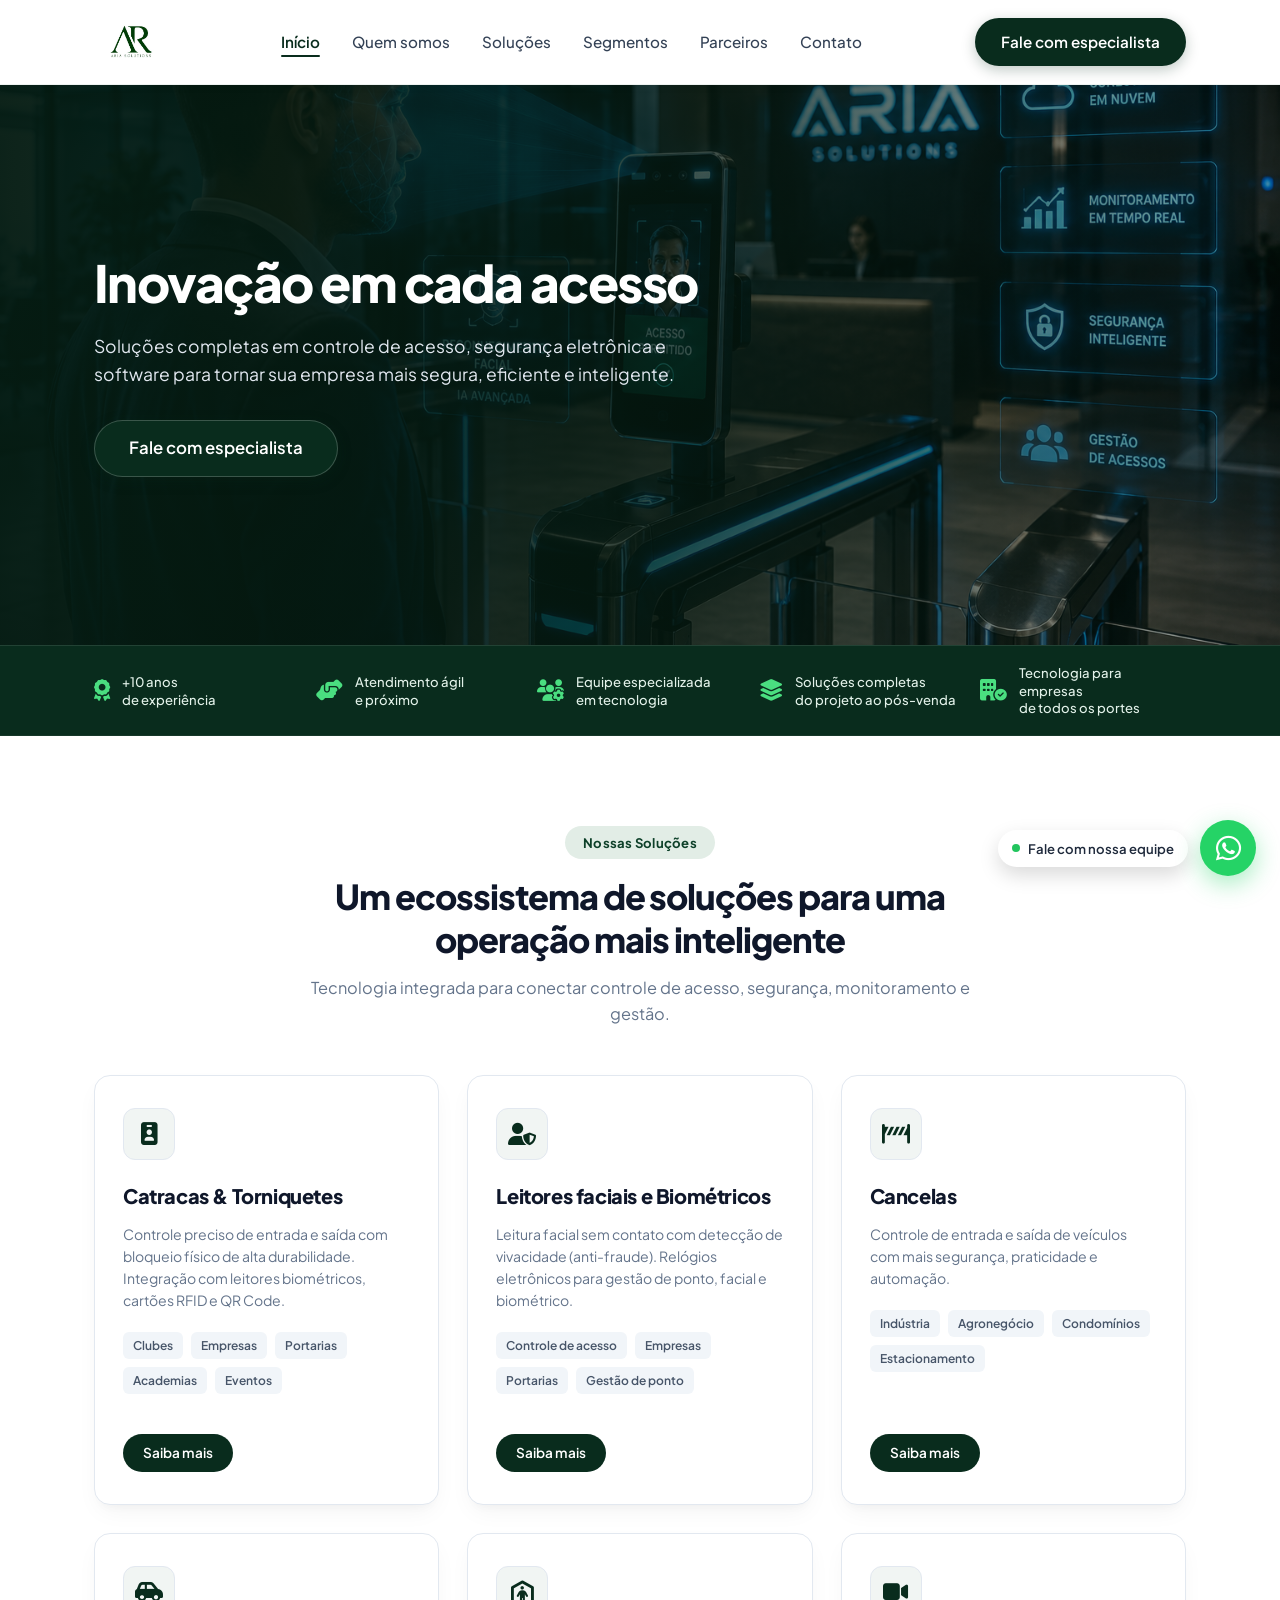
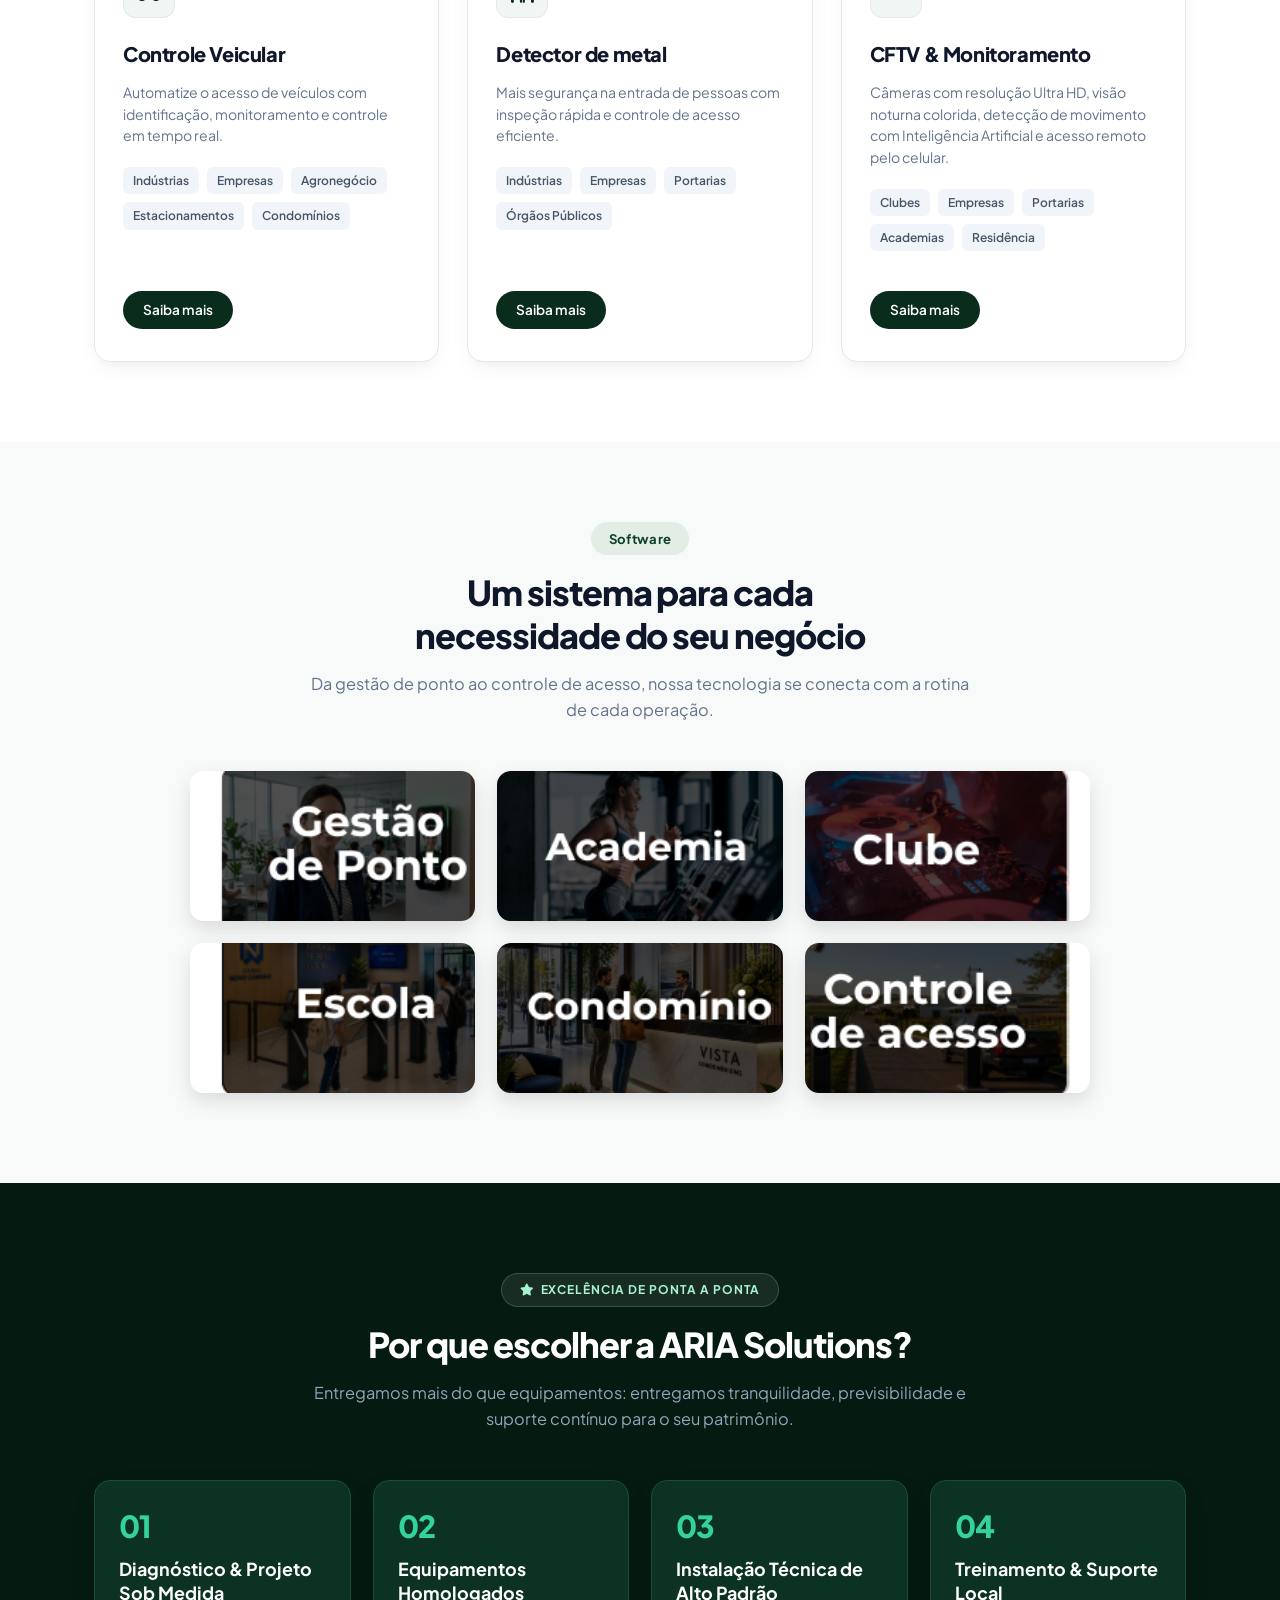
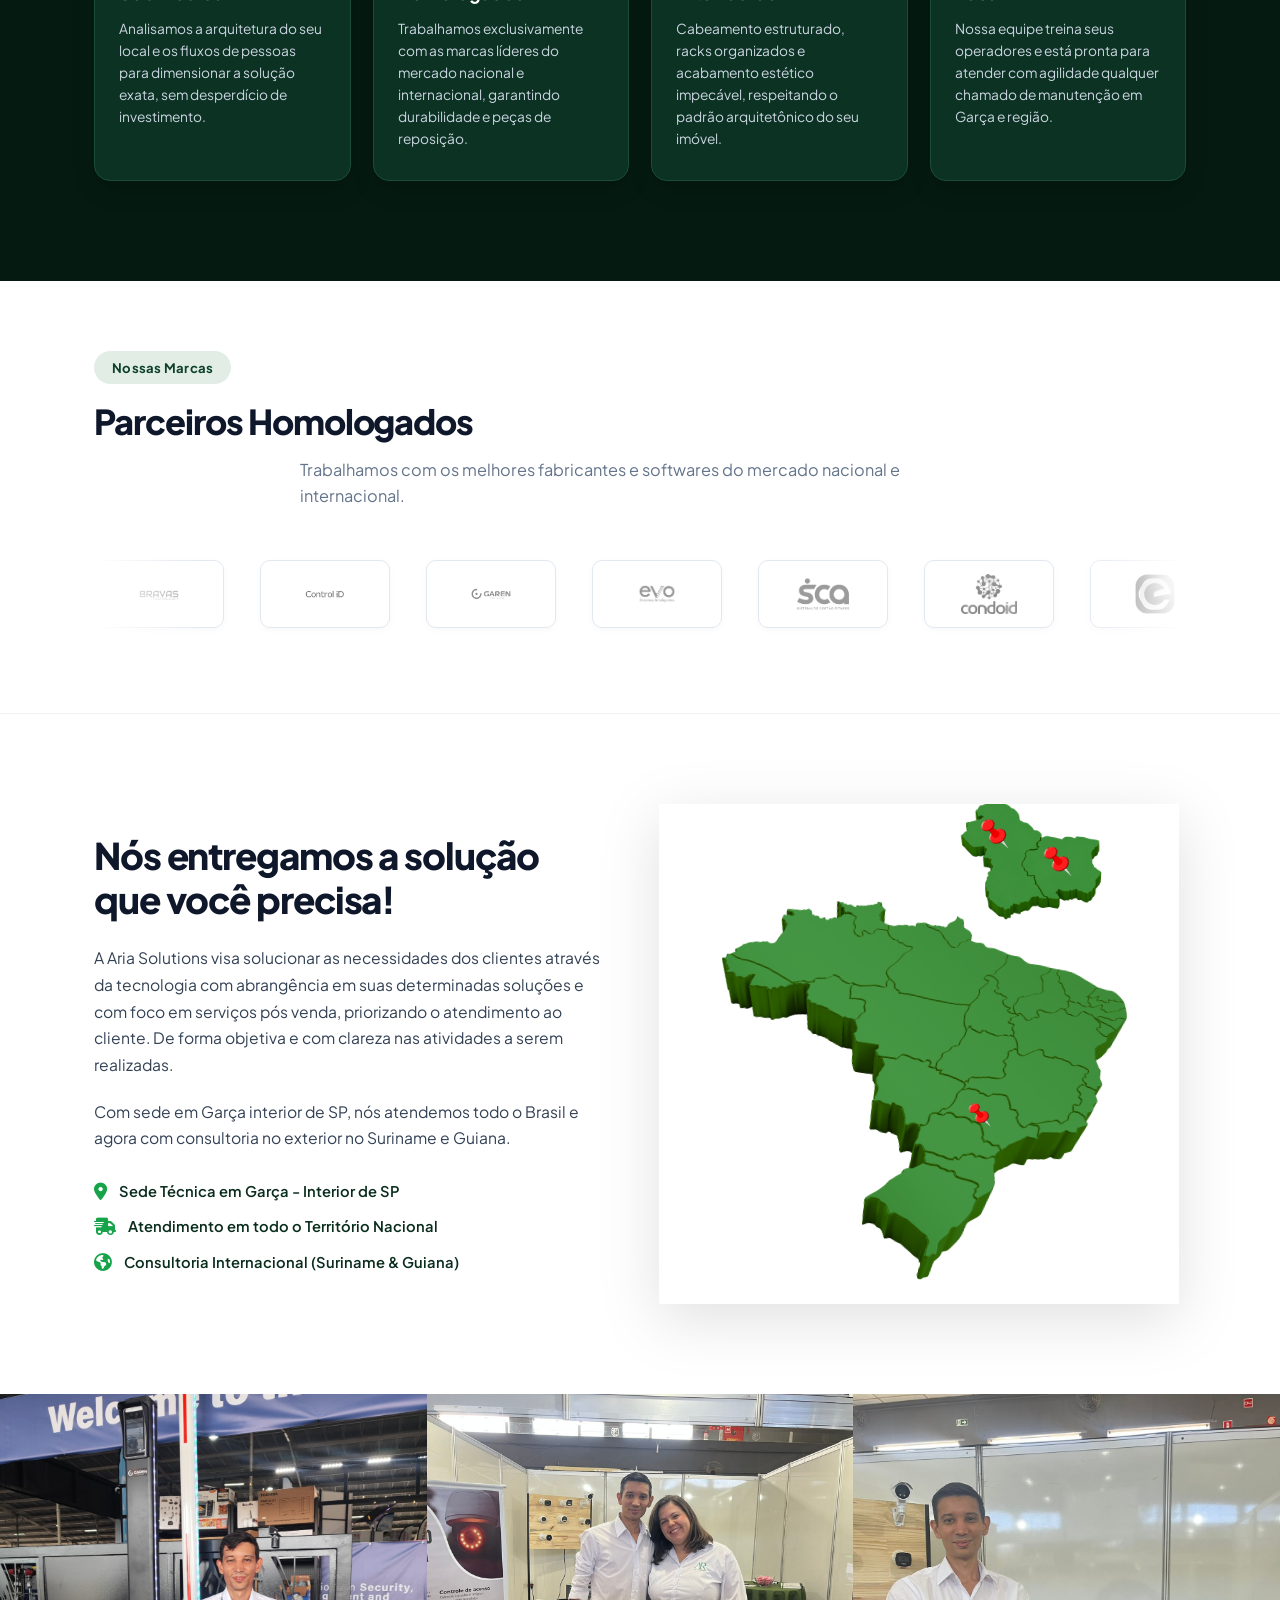
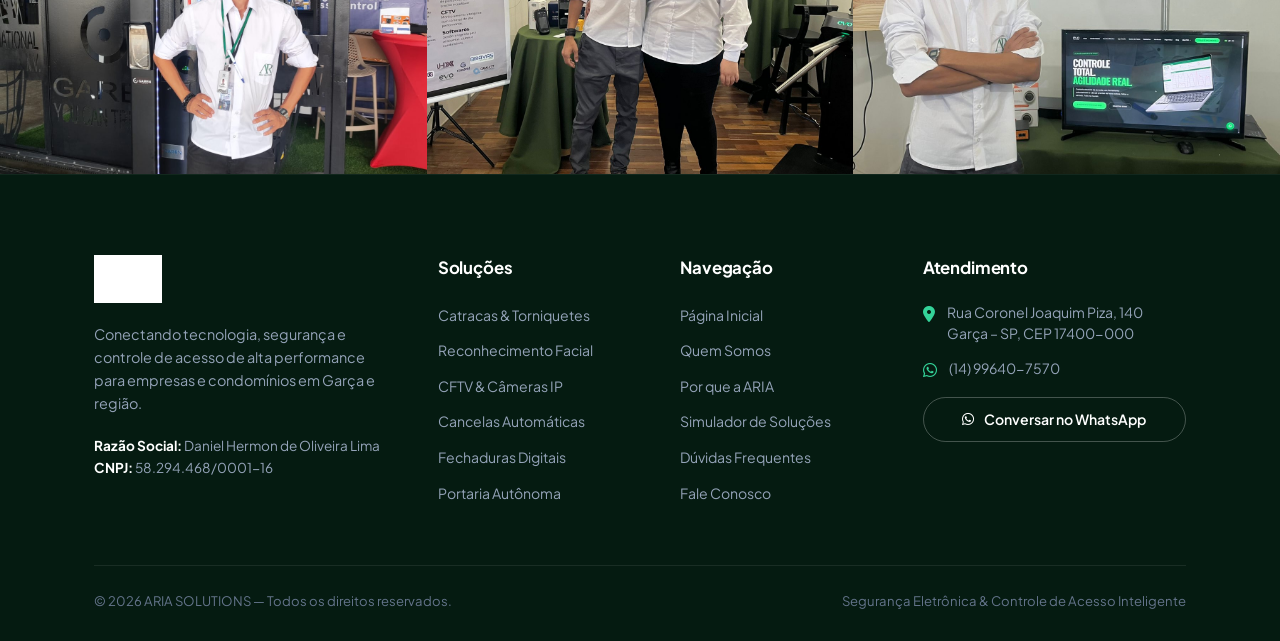
==== home/index.html @ 05fd01b7 "feat: organizar projeto em pastas modulares (home, quem-somos, cancelas, catracas) e estruturar ativ" ====
<!DOCTYPE html>
<html lang="pt-BR">
<head>
  <meta charset="UTF-8">
  <meta name="viewport" content="width=device-width, initial-scale=1.0">
  <title>ARIA SOLUTIONS — Inovação em cada acesso</title>
  <meta name="description" content="Soluções completas em controle de acesso, segurança eletrônica e software para tornar sua empresa mais segura, eficiente e inteligente.">

  <!-- Google Fonts: Plus Jakarta Sans -->
  <link rel="preconnect" href="https://fonts.googleapis.com">
  <link rel="preconnect" href="https://fonts.gstatic.com" crossorigin>
  <link href="https://fonts.googleapis.com/css2?family=Plus+Jakarta+Sans:wght@400;500;600;700;800&display=swap" rel="stylesheet">

  <!-- Font Awesome Icons -->
  <link rel="stylesheet" href="https://cdnjs.cloudflare.com/ajax/libs/font-awesome/6.5.1/css/all.min.css">

  <!-- Folha de Estilos Customizada -->
  <link rel="stylesheet" href="home.css">
</head>
<body>

  <!-- ================= 1. HEADER / NAVBAR ================= -->
  <header class="site-header">
    <div class="container navbar">
      <a href="#inicio" class="nav-brand">
        <img src="../logo.jpg" alt="ARIA Solutions" class="nav-logo">
      </a>

      <nav>
        <ul class="nav-menu">
          <li><a href="#inicio" class="nav-link active">Início</a></li>
          <li><a href="../quem-somos/" class="nav-link">Quem somos</a></li>
          <li><a href="#solucoes" class="nav-link">Soluções</a></li>
          <li><a href="#software" class="nav-link">Segmentos</a></li>
          <li><a href="#parceiros" class="nav-link">Parceiros</a></li>
          <li><a href="#contato" class="nav-link">Contato</a></li>
        </ul>
      </nav>

      <div class="nav-actions">
        <a href="https://api.whatsapp.com/send?phone=5514996407570&text=Ol%C3%A1!%20Gostaria%20de%20falar%20com%20um%20especialista%20da%20ARIA%20Solutions." target="_blank" class="btn btn-primary">
          <span>Fale com especialista</span>
        </a>
        <button class="nav-toggle" aria-label="Abrir Menu">
          <i class="fa-solid fa-bars"></i>
        </button>
      </div>
    </div>
  </header>

  <!-- ================= 2. HERO SECTION ================= -->
  <section class="hero-section" id="inicio">
    <div class="container">
      <div class="hero-content">
        <h1 class="hero-title">Inovação em cada acesso</h1>
        <p class="hero-subtitle">
          Soluções completas em controle de acesso, segurança eletrônica e software para tornar sua empresa mais segura, eficiente e inteligente.
        </p>
        <a href="https://api.whatsapp.com/send?phone=5514996407570&text=Ol%C3%A1!%20Vim%20pelo%20site%20e%20gostaria%20de%20falar%20com%20um%20especialista." target="_blank" class="btn btn-primary hero-btn">
          <span>Fale com especialista</span>
        </a>
      </div>
    </div>
  </section>

  <!-- ================= 3. VALUE PROPOSITION BAR (FAIXA VERDE) ================= -->
  <section class="value-bar">
    <div class="container">
      <div class="value-bar-grid">
        <div class="value-item">
          <i class="fa-solid fa-award value-icon"></i>
          <span>+10 anos<br>de experiência</span>
        </div>
        <div class="value-item">
          <i class="fa-solid fa-handshake-angle value-icon"></i>
          <span>Atendimento ágil<br>e próximo</span>
        </div>
        <div class="value-item">
          <i class="fa-solid fa-users-gear value-icon"></i>
          <span>Equipe especializada<br>em tecnologia</span>
        </div>
        <div class="value-item">
          <i class="fa-solid fa-layer-group value-icon"></i>
          <span>Soluções completas<br>do projeto ao pós-venda</span>
        </div>
        <div class="value-item">
          <i class="fa-solid fa-building-circle-check value-icon"></i>
          <span>Tecnologia para empresas<br>de todos os portes</span>
        </div>
      </div>
    </div>
  </section>

  <!-- ================= 4. NOSSAS SOLUÇÕES (6 CARDS) ================= -->
  <section class="solutions-section" id="solucoes">
    <div class="container">
      <div class="section-header text-center">
        <div class="badge-pill">Nossas soluções</div>
        <h2 class="section-title">Um ecossistema de soluções para uma<br>operação mais inteligente</h2>
        <p class="section-subtitle">Tecnologia integrada para conectar controle de acesso, segurança, monitoramento e gestão.</p>
      </div>

      <div class="solutions-grid">
        <!-- 1. Catracas & Torniquetes -->
        <div class="solution-card">
          <div class="card-top">
            <div class="card-icon-wrap">
              <i class="fa-solid fa-id-badge"></i>
            </div>
            <h3 class="card-title">Catracas & Torniquetes</h3>
            <p class="card-desc">Controle preciso de entrada e saída com bloqueio físico de alta durabilidade. Integração com leitores biométricos, cartões RFID e QR Code.</p>
            <div class="card-tags">
              <span class="tag-badge">Clubes</span>
              <span class="tag-badge">Empresas</span>
              <span class="tag-badge">Portarias</span>
              <span class="tag-badge">Academias</span>
              <span class="tag-badge">Eventos</span>
            </div>
          </div>
          <div class="card-action">
            <a href="../catracas-e-torniquetes/" class="btn-card">Saiba mais</a>
          </div>
        </div>

        <!-- 2. Leitores faciais e Biométricos -->
        <div class="solution-card">
          <div class="card-top">
            <div class="card-icon-wrap">
              <i class="fa-solid fa-user-shield"></i>
            </div>
            <h3 class="card-title">Leitores faciais e Biométricos</h3>
            <p class="card-desc">Leitura facial sem contato com detecção de vivacidade (anti-fraude). Relógios eletrônicos para gestão de ponto, facial e biométrico.</p>
            <div class="card-tags">
              <span class="tag-badge">Controle de acesso</span>
              <span class="tag-badge">Empresas</span>
              <span class="tag-badge">Portarias</span>
              <span class="tag-badge">Gestão de ponto</span>
            </div>
          </div>
          <div class="card-action">
            <a href="https://api.whatsapp.com/send?phone=5514996407570&text=Ol%C3%A1!%20Gostaria%20de%20informa%C3%A7%C3%B5es%20sobre%20Leitores%20Faciais%20e%20Biom%C3%A9tricos." target="_blank" class="btn-card">Saiba mais</a>
          </div>
        </div>

        <!-- 3. Cancelas -->
        <div class="solution-card">
          <div class="card-top">
            <div class="card-icon-wrap">
              <i class="fa-solid fa-road-barrier"></i>
            </div>
            <h3 class="card-title">Cancelas</h3>
            <p class="card-desc">Controle de entrada e saída de veículos com mais segurança, praticidade e automação.</p>
            <div class="card-tags">
              <span class="tag-badge">Indústria</span>
              <span class="tag-badge">Agronegócio</span>
              <span class="tag-badge">Condomínios</span>
              <span class="tag-badge">Estacionamento</span>
            </div>
          </div>
          <div class="card-action">
            <a href="../cancelas-automaticas/" class="btn-card">Saiba mais</a>
          </div>
        </div>

        <!-- 4. Controle Veicular -->
        <div class="solution-card">
          <div class="card-top">
            <div class="card-icon-wrap">
              <i class="fa-solid fa-car-side"></i>
            </div>
            <h3 class="card-title">Controle Veicular</h3>
            <p class="card-desc">Automatize o acesso de veículos com identificação, monitoramento e controle em tempo real.</p>
            <div class="card-tags">
              <span class="tag-badge">Indústrias</span>
              <span class="tag-badge">Empresas</span>
              <span class="tag-badge">Agronegócio</span>
              <span class="tag-badge">Estacionamentos</span>
              <span class="tag-badge">Condomínios</span>
            </div>
          </div>
          <div class="card-action">
            <a href="https://api.whatsapp.com/send?phone=5514996407570&text=Ol%C3%A1!%20Gostaria%20de%20saber%20mais%20sobre%20Controle%20Veicular." target="_blank" class="btn-card">Saiba mais</a>
          </div>
        </div>

        <!-- 5. Detector de metal -->
        <div class="solution-card">
          <div class="card-top">
            <div class="card-icon-wrap">
              <i class="fa-solid fa-person-shelter"></i>
            </div>
            <h3 class="card-title">Detector de metal</h3>
            <p class="card-desc">Mais segurança na entrada de pessoas com inspeção rápida e controle de acesso eficiente.</p>
            <div class="card-tags">
              <span class="tag-badge">Indústrias</span>
              <span class="tag-badge">Empresas</span>
              <span class="tag-badge">Portarias</span>
              <span class="tag-badge">Órgãos Públicos</span>
            </div>
          </div>
          <div class="card-action">
            <a href="https://api.whatsapp.com/send?phone=5514996407570&text=Ol%C3%A1!%20Gostaria%20de%20informa%C3%A7%C3%B5es%20sobre%20Detectores%20de%20Metal." target="_blank" class="btn-card">Saiba mais</a>
          </div>
        </div>

        <!-- 6. CFTV & Monitoramento -->
        <div class="solution-card">
          <div class="card-top">
            <div class="card-icon-wrap">
              <i class="fa-solid fa-video"></i>
            </div>
            <h3 class="card-title">CFTV & Monitoramento</h3>
            <p class="card-desc">Câmeras com resolução Ultra HD, visão noturna colorida, detecção de movimento com Inteligência Artificial e acesso remoto pelo celular.</p>
            <div class="card-tags">
              <span class="tag-badge">Clubes</span>
              <span class="tag-badge">Empresas</span>
              <span class="tag-badge">Portarias</span>
              <span class="tag-badge">Academias</span>
              <span class="tag-badge">Residência</span>
            </div>
          </div>
          <div class="card-action">
            <a href="https://api.whatsapp.com/send?phone=5514996407570&text=Ol%C3%A1!%20Gostaria%20de%20informa%C3%A7%C3%B5es%20sobre%20CFTV%20e%20Monitoramento." target="_blank" class="btn-card">Saiba mais</a>
          </div>
        </div>
      </div>
    </div>
  </section>

  <!-- ================= 5. SOFTWARE (6 CARDS COM FOTO) ================= -->
  <section class="software-section" id="software">
    <div class="container">
      <div class="section-header text-center">
        <div class="badge-pill">Software</div>
        <h2 class="section-title">Um sistema para cada<br>necessidade do seu negócio</h2>
        <p class="section-subtitle">Da gestão de ponto ao controle de acesso, nossa tecnologia se conecta com a rotina de cada operação.</p>
      </div>

      <div class="software-grid">
        <a href="https://api.whatsapp.com/send?phone=5514996407570&text=Ol%C3%A1!%20Gostaria%20de%20conhecer%20o%20software%20de%20Gest%C3%A3o%20de%20Ponto." target="_blank" class="software-card" title="Gestão de Ponto">
          <img src="../images/card-ponto.jpg" alt="Gestão de Ponto">
        </a>
        <a href="https://api.whatsapp.com/send?phone=5514996407570&text=Ol%C3%A1!%20Gostaria%20de%20conhecer%20o%20software%20para%20Academias." target="_blank" class="software-card" title="Academia">
          <img src="../images/card-academia.jpg" alt="Academia">
        </a>
        <a href="https://api.whatsapp.com/send?phone=5514996407570&text=Ol%C3%A1!%20Gostaria%20de%20conhecer%20o%20software%20para%20Clubes." target="_blank" class="software-card" title="Clube">
          <img src="../images/card-clube.jpg" alt="Clube">
        </a>
        <a href="https://api.whatsapp.com/send?phone=5514996407570&text=Ol%C3%A1!%20Gostaria%20de%20conhecer%20o%20software%20para%20Escolas." target="_blank" class="software-card" title="Escola">
          <img src="../images/card-escola.jpg" alt="Escola">
        </a>
        <a href="https://api.whatsapp.com/send?phone=5514996407570&text=Ol%C3%A1!%20Gostaria%20de%20conhecer%20o%20software%20para%20Condom%C3%ADnios." target="_blank" class="software-card" title="Condomínio">
          <img src="../images/card-condominio.jpg" alt="Condomínio">
        </a>
        <a href="https://api.whatsapp.com/send?phone=5514996407570&text=Ol%C3%A1!%20Gostaria%20de%20conhecer%20o%20software%20de%20Controle%20de%20Acesso." target="_blank" class="software-card" title="Controle de acesso">
          <img src="../images/card-acesso.jpg" alt="Controle de acesso">
        </a>
      </div>
    </div>
  </section>

  <!-- ================= 6. POR QUE ESCOLHER A ARIA (FUNDO VERDE ESCURO) ================= -->
  <section class="why-section" id="diferenciais">
    <div class="container">
      <div class="section-header text-center">
        <div class="badge-pill dark"><i class="fa-solid fa-star"></i> EXCELÊNCIA DE PONTA A PONTA</div>
        <h2 class="section-title white">Por que escolher a ARIA Solutions?</h2>
        <p class="section-subtitle white">Entregamos mais do que equipamentos: entregamos tranquilidade, previsibilidade e suporte contínuo para o seu patrimônio.</p>
      </div>

      <div class="why-grid">
        <div class="why-card">
          <div class="why-number">01</div>
          <h3 class="why-title">Diagnóstico & Projeto Sob Medida</h3>
          <p class="why-desc">Analisamos a arquitetura do seu local e os fluxos de pessoas para dimensionar a solução exata, sem desperdício de investimento.</p>
        </div>

        <div class="why-card">
          <div class="why-number">02</div>
          <h3 class="why-title">Equipamentos Homologados</h3>
          <p class="why-desc">Trabalhamos exclusivamente com as marcas líderes do mercado nacional e internacional, garantindo durabilidade e peças de reposição.</p>
        </div>

        <div class="why-card">
          <div class="why-number">03</div>
          <h3 class="why-title">Instalação Técnica de Alto Padrão</h3>
          <p class="why-desc">Cabeamento estruturado, racks organizados e acabamento estético impecável, respeitando o padrão arquitetônico do seu imóvel.</p>
        </div>

        <div class="why-card">
          <div class="why-number">04</div>
          <h3 class="why-title">Treinamento & Suporte Local</h3>
          <p class="why-desc">Nossa equipe treina seus operadores e está pronta para atender com agilidade qualquer chamado de manutenção em Garça e região.</p>
        </div>
      </div>
    </div>
  </section>

  <!-- ================= 7. PARCEIROS (CARROSSEL DE MARCAS) ================= -->
  <section class="partners-section" id="parceiros">
    <div class="container text-center">
      <div class="badge-pill">Nossas marcas</div>
      <h2 class="section-title">Parceiros Homologados</h2>
      <p class="section-subtitle" style="margin-bottom: 36px;">Trabalhamos com os melhores fabricantes e softwares do mercado nacional e internacional.</p>
      
      <div class="partners-carousel">
        <div class="partners-track">
          <!-- Bloco de Logos (Conjunto 1) -->
          <div class="partner-item" title="BRAVAS Tecnologia">
            <img src="../images/parceiros/bravas.png" alt="BRAVAS Tecnologia">
          </div>
          <div class="partner-item" title="Control iD">
            <img src="../images/parceiros/control-id.png" alt="Control iD">
          </div>
          <div class="partner-item" title="Garen Automação">
            <img src="../images/parceiros/garen.png" alt="Garen Automação">
          </div>
          <div class="partner-item" title="EVO Sistemas">
            <img src="../images/parceiros/evo-sistemas.webp" alt="EVO Sistemas">
          </div>
          <div class="partner-item" title="SCA Fitness">
            <img src="../images/parceiros/sca.png" alt="SCA Fitness">
          </div>
          <div class="partner-item" title="CondoID">
            <img src="../images/parceiros/condoid.png" alt="CondoID">
          </div>
          <div class="partner-item" title="Econdos">
            <img src="../images/parceiros/econdos.png" alt="Econdos">
          </div>
          <div class="partner-item" title="Inspell Softwares">
            <img src="../images/parceiros/inspell.png" alt="Inspell Softwares">
          </div>
          <div class="partner-item" title="HAIZ">
            <img src="../images/parceiros/haiz.webp" alt="HAIZ">
          </div>
          <div class="partner-item" title="Quality Systems">
            <img src="../images/parceiros/systems.png" alt="Quality Systems">
          </div>

          <!-- Bloco de Logos (Conjunto 2 para looping contínuo) -->
          <div class="partner-item" aria-hidden="true">
            <img src="../images/parceiros/bravas.png" alt="BRAVAS Tecnologia">
          </div>
          <div class="partner-item" aria-hidden="true">
            <img src="../images/parceiros/control-id.png" alt="Control iD">
          </div>
          <div class="partner-item" aria-hidden="true">
            <img src="../images/parceiros/garen.png" alt="Garen Automação">
          </div>
          <div class="partner-item" aria-hidden="true">
            <img src="../images/parceiros/evo-sistemas.webp" alt="EVO Sistemas">
          </div>
          <div class="partner-item" aria-hidden="true">
            <img src="../images/parceiros/sca.png" alt="SCA Fitness">
          </div>
          <div class="partner-item" aria-hidden="true">
            <img src="../images/parceiros/condoid.png" alt="CondoID">
          </div>
          <div class="partner-item" aria-hidden="true">
            <img src="../images/parceiros/econdos.png" alt="Econdos">
          </div>
          <div class="partner-item" aria-hidden="true">
            <img src="../images/parceiros/inspell.png" alt="Inspell Softwares">
          </div>
          <div class="partner-item" aria-hidden="true">
            <img src="../images/parceiros/haiz.webp" alt="HAIZ">
          </div>
          <div class="partner-item" aria-hidden="true">
            <img src="../images/parceiros/systems.png" alt="Quality Systems">
          </div>
        </div>
      </div>
    </div>
  </section>

  <!-- ================= 8. MAPA & ABRANGÊNCIA ================= -->
  <section class="delivery-section" id="sobre">
    <div class="container">
      <div class="delivery-grid">
        <div>
          <h2 class="delivery-title">Nós entregamos a solução que você precisa!</h2>
          <p class="delivery-text">
            A Aria Solutions visa solucionar as necessidades dos clientes através da tecnologia com abrangência em suas determinadas soluções e com foco em serviços pós venda, priorizando o atendimento ao cliente. De forma objetiva e com clareza nas atividades a serem realizadas.
          </p>
          <p class="delivery-text">
            Com sede em Garça interior de SP, nós atendemos todo o Brasil e agora com consultoria no exterior no Suriname e Guiana.
          </p>

          <div class="delivery-badges-group">
            <div class="delivery-badge-item">
              <i class="fa-solid fa-location-dot"></i>
              <span>Sede Técnica em Garça - Interior de SP</span>
            </div>
            <div class="delivery-badge-item">
              <i class="fa-solid fa-truck-fast"></i>
              <span>Atendimento em todo o Território Nacional</span>
            </div>
            <div class="delivery-badge-item">
              <i class="fa-solid fa-earth-americas"></i>
              <span>Consultoria Internacional (Suriname & Guiana)</span>
            </div>
          </div>
        </div>

        <div class="delivery-map-visual">
          <img src="../images/mapa-brasil.png" alt="Mapa de atendimento ARIA Solutions: Sede em Garça/SP e expansão internacional">
        </div>
      </div>
    </div>
  </section>

  <!-- ================= 9. GALERIA DE FOTOS REAIS / EVENTOS ================= -->
  <section class="gallery-section">
    <div class="gallery-grid">
      <div class="gallery-item">
        <img src="../images/galeria-daniel-garen.png" alt="Técnico ARIA Solutions em Estande Oficial com painel GAREN">
        <div class="gallery-overlay">
          <span>Estande Oficial & Soluções Garen</span>
        </div>
      </div>
      <div class="gallery-item">
        <img src="../images/galeria-equipe-estande.png" alt="Equipe ARIA Solutions em Feira de Segurança">
        <div class="gallery-overlay">
          <span>Equipe Especializada ARIA Solutions</span>
        </div>
      </div>
      <div class="gallery-item">
        <img src="../images/galeria-daniel-evo.png" alt="Bancada de Testes de CFTV e Controle de Acesso">
        <div class="gallery-overlay">
          <span>Demonstração de Sistemas & Ponto Eletrônico</span>
        </div>
      </div>
    </div>
  </section>

  <!-- ================= 10. RODAPÉ (FOOTER) ================= -->
  <footer class="site-footer" id="contato">
    <div class="container">
      <div class="footer-grid">
        <!-- Coluna 1: Sobre ARIA -->
        <div class="footer-col">
          <img src="../logo.jpg" alt="ARIA Solutions" class="footer-logo">
          <p style="font-size: 0.9rem; line-height: 1.6; color: var(--text-light-muted); margin-bottom: 20px;">
            Conectando tecnologia, segurança e controle de acesso de alta performance para empresas e condomínios em Garça e região.
          </p>
          <div style="font-size: 0.85rem; color: #94a3b8;">
            <strong style="color: #ffffff;">Razão Social:</strong> Daniel Hermon de Oliveira Lima<br>
            <strong style="color: #ffffff;">CNPJ:</strong> 58.294.468/0001-16
          </div>
        </div>

        <!-- Coluna 2: Soluções -->
        <div class="footer-col">
          <h4>Soluções</h4>
          <ul class="footer-links">
            <li><a href="../catracas-e-torniquetes/">Catracas & Torniquetes</a></li>
            <li><a href="#solucoes">Reconhecimento Facial</a></li>
            <li><a href="#solucoes">CFTV & Câmeras IP</a></li>
            <li><a href="../cancelas-automaticas/">Cancelas Automáticas</a></li>
            <li><a href="#solucoes">Fechaduras Digitais</a></li>
            <li><a href="#solucoes">Portaria Autônoma</a></li>
          </ul>
        </div>

        <!-- Coluna 3: Navegação -->
        <div class="footer-col">
          <h4>Navegação</h4>
          <ul class="footer-links">
            <li><a href="#inicio">Página Inicial</a></li>
            <li><a href="../quem-somos/">Quem Somos</a></li>
            <li><a href="#diferenciais">Por que a ARIA</a></li>
            <li><a href="#solucoes">Simulador de Soluções</a></li>
            <li><a href="#software">Dúvidas Frequentes</a></li>
            <li><a href="#contato">Fale Conosco</a></li>
          </ul>
        </div>

        <!-- Coluna 4: Atendimento -->
        <div class="footer-col">
          <h4>Atendimento</h4>
          <div class="footer-contact-item">
            <i class="fa-solid fa-location-dot"></i>
            <span>Rua Coronel Joaquim Piza, 140<br>Garça – SP, CEP 17400-000</span>
          </div>
          <div class="footer-contact-item">
            <i class="fa-brands fa-whatsapp"></i>
            <span>(14) 99640-7570</span>
          </div>
          <div style="margin-top: 18px;">
            <a href="https://api.whatsapp.com/send?phone=5514996407570&text=Ol%C3%A1!%20Vim%20pelo%20site%20e%20gostaria%20de%20atendimento." target="_blank" class="btn btn-outline-white" style="width: 100%; font-size: 0.88rem; padding: 10px 16px;">
              <i class="fa-brands fa-whatsapp"></i>
              <span>Conversar no WhatsApp</span>
            </a>
          </div>
        </div>
      </div>

      <div class="footer-bottom">
        <div>
          © 2026 ARIA SOLUTIONS — Todos os direitos reservados.
        </div>
        <div>
          Segurança Eletrônica & Controle de Acesso Inteligente
        </div>
      </div>
    </div>
  </footer>

  <!-- ================= 11. BOTÃO WHATSAPP FLUTUANTE ================= -->
  <div class="whatsapp-floating">
    <div class="whatsapp-tooltip">
      <span class="status-dot"></span>
      <span>Fale com nossa equipe</span>
    </div>
    <a href="https://api.whatsapp.com/send?phone=5514996407570&text=Ol%C3%A1!%20Vim%20pelo%20site%20da%20ARIA%20Solutions%20e%20gostaria%20de%20atendimento." target="_blank" class="whatsapp-btn" title="Falar no WhatsApp">
      <i class="fa-brands fa-whatsapp"></i>
    </a>
  </div>

  <!-- Scripts -->
  <script>
    const navToggle = document.querySelector('.nav-toggle');
    const navMenu = document.querySelector('.nav-menu');

    if (navToggle && navMenu) {
      navToggle.addEventListener('click', () => {
        navMenu.classList.toggle('mobile-open');
        const icon = navToggle.querySelector('i');
        if (icon) {
          icon.classList.toggle('fa-bars');
          icon.classList.toggle('fa-xmark');
        }
      });
    }
  </script>
</body>
</html>
---- home/home.css ----
/* ==========================================================================
   ARIA SOLUTIONS — HOME PAGE STYLES
   Design baseado no mockup oficial Canva
   ========================================================================== */

/* --- VARIÁVEIS DE DESIGN SYSTEM --- */
:root {
  /* Cores Principais */
  --primary: #092c1d;          /* Verde escuro oficial ARIA */
  --primary-dark: #051b11;     /* Verde ultra-escuro (fundo seções escuras / footer) */
  --primary-light: #134e35;    /* Verde intermediário para hover */
  --primary-card: #0b3222;     /* Fundo de cards em seções escuras */
  --primary-card-border: #1a4d36; /* Borda de cards escuros */

  /* Cores de Destaque e Acentos */
  --accent-green: #22c55e;     /* Verde vibrante para detalhes/status */
  --accent-light: #25d366;     /* Verde WhatsApp */
  --badge-bg: #e2ede6;         /* Fundo do pill badge claro */
  --badge-text: #0d4029;       /* Texto do pill badge claro */
  --badge-dark-bg: rgba(255, 255, 255, 0.08); /* Fundo badge seção escura */
  --badge-dark-text: #a7f3d0;  /* Texto badge seção escura */

  /* Cores Neutras */
  --bg-body: #ffffff;
  --bg-light: #f8faf9;
  --bg-card: #ffffff;
  --text-main: #1e293b;
  --text-muted: #64748b;
  --text-light-muted: #94a3b8;
  --border-light: #e2e8f0;
  --border-subtle: #edf2f0;

  /* Tipografia */
  --font-family: 'Plus Jakarta Sans', -apple-system, BlinkMacSystemFont, 'Segoe UI', Roboto, sans-serif;
  --font-heading: 'Plus Jakarta Sans', sans-serif;

  /* Sombras e Raios */
  --radius-sm: 6px;
  --radius-md: 10px;
  --radius-lg: 16px;
  --radius-pill: 9999px;
  --shadow-sm: 0 1px 2px 0 rgba(0, 0, 0, 0.05);
  --shadow-card: 0 10px 25px -5px rgba(0, 0, 0, 0.05), 0 8px 10px -6px rgba(0, 0, 0, 0.03);
  --shadow-card-hover: 0 20px 30px -10px rgba(9, 44, 29, 0.12), 0 10px 15px -5px rgba(0, 0, 0, 0.05);
  --shadow-dark-card: 0 10px 25px -5px rgba(0, 0, 0, 0.3);

  /* Transições */
  --transition: all 0.3s cubic-bezier(0.4, 0, 0.2, 1);
}

/* --- RESET BÁSICO --- */
*, *::before, *::after {
  box-sizing: border-box;
  margin: 0;
  padding: 0;
}

html {
  scroll-behavior: smooth;
  scroll-padding-top: 84px;
  font-size: 16px;
}

body {
  font-family: var(--font-family);
  background-color: var(--bg-body);
  color: var(--text-main);
  line-height: 1.6;
  -webkit-font-smoothing: antialiased;
  -moz-osx-font-smoothing: grayscale;
  overflow-x: hidden;
}

a {
  text-decoration: none;
  color: inherit;
  transition: var(--transition);
}

img {
  max-width: 100%;
  height: auto;
  display: block;
}

/* --- CONTAINER CENTRALIZADO --- */
.container {
  width: 100%;
  max-width: 1140px;
  margin-left: auto;
  margin-right: auto;
  padding-left: 24px;
  padding-right: 24px;
}

.container-wide {
  width: 100%;
  max-width: 1280px;
  margin-left: auto;
  margin-right: auto;
  padding-left: 24px;
  padding-right: 24px;
}

/* --- COMPONENTES COMUNS --- */

/* Pill Badges */
.badge-pill {
  display: inline-flex;
  align-items: center;
  gap: 6px;
  padding: 6px 18px;
  background-color: var(--badge-bg);
  color: var(--badge-text);
  font-size: 0.82rem;
  font-weight: 700;
  border-radius: var(--radius-pill);
  letter-spacing: 0.02em;
  margin-bottom: 16px;
  text-transform: capitalize;
}

.badge-pill.dark {
  background-color: var(--badge-dark-bg);
  color: var(--badge-dark-text);
  border: 1px solid rgba(167, 243, 208, 0.2);
  text-transform: uppercase;
  letter-spacing: 0.08em;
  font-size: 0.75rem;
}

/* Títulos de Seção */
.section-header {
  margin-bottom: 48px;
}

.section-header.text-center {
  text-align: center;
}

.section-title {
  font-size: 2.15rem;
  font-weight: 800;
  color: #0f172a;
  letter-spacing: -0.03em;
  line-height: 1.25;
  margin-bottom: 14px;
}

.section-title.white {
  color: #ffffff;
}

.section-subtitle {
  font-size: 1.02rem;
  color: var(--text-muted);
  max-width: 680px;
  margin: 0 auto;
  line-height: 1.6;
}

.section-subtitle.white {
  color: #94a3b8;
}

/* Botões */
.btn {
  display: inline-flex;
  align-items: center;
  justify-content: center;
  gap: 10px;
  font-family: var(--font-family);
  font-weight: 600;
  font-size: 0.95rem;
  padding: 12px 26px;
  border-radius: var(--radius-pill);
  cursor: pointer;
  border: none;
  transition: var(--transition);
  text-decoration: none;
  white-space: nowrap;
}

.btn-primary {
  background-color: var(--primary);
  color: #ffffff;
  box-shadow: 0 4px 14px rgba(9, 44, 29, 0.25);
}

.btn-primary:hover {
  background-color: var(--primary-light);
  transform: translateY(-2px);
  box-shadow: 0 6px 20px rgba(9, 44, 29, 0.35);
  color: #ffffff;
}

.btn-card {
  background-color: var(--primary);
  color: #ffffff;
  font-size: 0.85rem;
  padding: 8px 20px;
  border-radius: var(--radius-pill);
  display: inline-block;
  text-align: center;
  font-weight: 600;
  transition: var(--transition);
}

.btn-card:hover {
  background-color: var(--primary-light);
  transform: translateY(-1px);
  color: #ffffff;
}

.btn-whatsapp {
  background-color: #25d366;
  color: #ffffff;
  box-shadow: 0 4px 14px rgba(37, 211, 102, 0.3);
}

.btn-whatsapp:hover {
  background-color: #1ebd5a;
  transform: translateY(-2px);
  box-shadow: 0 6px 20px rgba(37, 211, 102, 0.4);
  color: #ffffff;
}

.btn-outline-white {
  background: transparent;
  color: #ffffff;
  border: 1px solid rgba(255, 255, 255, 0.25);
}

.btn-outline-white:hover {
  background: rgba(255, 255, 255, 0.1);
  border-color: #ffffff;
}

/* ==========================================================================
   1. NAVBAR / HEADER
   ========================================================================== */
.site-header {
  position: sticky;
  top: 0;
  z-index: 1000;
  background-color: #ffffff;
  border-bottom: 1px solid var(--border-subtle);
  box-shadow: 0 2px 10px rgba(0, 0, 0, 0.03);
}

.navbar {
  display: flex;
  align-items: center;
  justify-content: space-between;
  height: 84px;
}

.nav-brand {
  display: flex;
  align-items: center;
}

.nav-logo {
  height: 52px;
  width: auto;
  object-fit: contain;
}

.nav-menu {
  display: flex;
  align-items: center;
  gap: 32px;
  list-style: none;
}

.nav-link {
  font-size: 0.95rem;
  font-weight: 500;
  color: #334155;
  transition: var(--transition);
  position: relative;
  padding: 6px 0;
}

.nav-link:hover,
.nav-link.active {
  color: var(--primary);
  font-weight: 600;
}

.nav-link.active::after {
  content: '';
  position: absolute;
  bottom: 0;
  left: 0;
  width: 100%;
  height: 2px;
  background-color: var(--primary);
  border-radius: 2px;
}

.nav-actions {
  display: flex;
  align-items: center;
  gap: 16px;
}

.nav-toggle {
  display: none;
  background: none;
  border: none;
  font-size: 1.5rem;
  color: var(--primary);
  cursor: pointer;
}

/* ==========================================================================
   2. HERO SECTION
   ========================================================================== */
.hero-section {
  position: relative;
  min-height: 560px;
  background-color: #051b11;
  background-image: linear-gradient(to right, rgba(5, 27, 17, 0.96) 0%, rgba(5, 27, 17, 0.82) 45%, rgba(5, 27, 17, 0.35) 100%), url('../images/hero-aria.png');
  background-size: cover;
  background-position: center right;
  background-repeat: no-repeat;
  display: flex;
  align-items: center;
  color: #ffffff;
  padding: 90px 0;
}

.hero-content {
  max-width: 620px;
}

.hero-title {
  font-size: 3.2rem;
  font-weight: 800;
  line-height: 1.15;
  letter-spacing: -0.03em;
  margin-bottom: 20px;
  color: #ffffff;
}

.hero-subtitle {
  font-size: 1.1rem;
  line-height: 1.6;
  color: #e2e8f0;
  margin-bottom: 32px;
  font-weight: 400;
}

.hero-btn {
  padding: 14px 34px;
  font-size: 1.05rem;
  background-color: var(--primary);
  border: 1px solid rgba(255, 255, 255, 0.2);
}

.hero-btn:hover {
  background-color: #0d3826;
  border-color: #ffffff;
}

/* ==========================================================================
   3. VALUE PROPOSITION BAR (FAIXA VERDE ESCURA)
   ========================================================================== */
.value-bar {
  background-color: var(--primary);
  color: #ffffff;
  padding: 18px 0;
  border-top: 1px solid rgba(255, 255, 255, 0.1);
  border-bottom: 1px solid rgba(255, 255, 255, 0.05);
}

.value-bar-grid {
  display: grid;
  grid-template-columns: repeat(5, 1fr);
  gap: 16px;
  align-items: center;
}

.value-item {
  display: flex;
  align-items: center;
  gap: 12px;
  font-size: 0.82rem;
  font-weight: 500;
  color: #e2f1e9;
  line-height: 1.35;
}

.value-icon {
  font-size: 1.35rem;
  color: #4ade80;
  flex-shrink: 0;
}

/* ==========================================================================
   4. SEÇÃO NOSSAS SOLUÇÕES (6 CARDS)
   ========================================================================== */
.solutions-section {
  padding: 90px 0 80px 0;
  background-color: #ffffff;
}

.solutions-grid {
  display: grid;
  grid-template-columns: repeat(3, 1fr);
  gap: 28px;
}

.solution-card {
  background-color: #ffffff;
  border-radius: var(--radius-lg);
  padding: 32px 28px;
  box-shadow: var(--shadow-card);
  border: 1px solid var(--border-light);
  display: flex;
  flex-direction: column;
  justify-content: space-between;
  transition: var(--transition);
}

.solution-card:hover {
  transform: translateY(-5px);
  box-shadow: var(--shadow-card-hover);
  border-color: #cbd5e1;
}

.card-top {
  margin-bottom: 24px;
}

.card-icon-wrap {
  width: 52px;
  height: 52px;
  border-radius: 12px;
  background-color: #f1f5f3;
  border: 1px solid #e2e8f0;
  display: flex;
  align-items: center;
  justify-content: center;
  font-size: 1.4rem;
  color: var(--primary);
  margin-bottom: 20px;
}

.card-title {
  font-size: 1.25rem;
  font-weight: 800;
  color: #0f172a;
  margin-bottom: 12px;
  letter-spacing: -0.02em;
}

.card-desc {
  font-size: 0.88rem;
  color: var(--text-muted);
  line-height: 1.55;
  margin-bottom: 20px;
}

.card-tags {
  display: flex;
  flex-wrap: wrap;
  gap: 8px;
}

.tag-badge {
  font-size: 0.75rem;
  font-weight: 600;
  color: #475569;
  background-color: #f1f5f9;
  padding: 4px 10px;
  border-radius: 6px;
}

.card-action {
  margin-top: auto;
  padding-top: 16px;
}

/* ==========================================================================
   5. SEÇÃO SOFTWARE (6 CARDS COM FOTO)
   ========================================================================== */
.software-section {
  padding: 80px 0 90px 0;
  background-color: var(--bg-light);
}

.software-grid {
  display: grid;
  grid-template-columns: repeat(3, 1fr);
  gap: 22px;
  max-width: 900px;
  margin: 0 auto;
}

.software-card {
  position: relative;
  border-radius: 14px;
  overflow: hidden;
  box-shadow: 0 8px 20px rgba(0, 0, 0, 0.12);
  transition: var(--transition);
  aspect-ratio: 213 / 112;
  cursor: pointer;
  display: block;
}

.software-card img {
  width: 100%;
  height: 100%;
  object-fit: cover;
  transition: transform 0.4s ease;
}

.software-card:hover {
  transform: translateY(-4px);
  box-shadow: 0 12px 28px rgba(0, 0, 0, 0.2);
}

.software-card:hover img {
  transform: scale(1.04);
}

/* ==========================================================================
   6. SEÇÃO POR QUE ESCOLHER A ARIA (FUNDO VERDE ESCURO)
   ========================================================================== */
.why-section {
  padding: 90px 0 100px 0;
  background-color: var(--primary-dark);
  color: #ffffff;
  position: relative;
}

.why-grid {
  display: grid;
  grid-template-columns: repeat(4, 1fr);
  gap: 22px;
}

.why-card {
  background-color: var(--primary-card);
  border: 1px solid var(--primary-card-border);
  border-radius: var(--radius-lg);
  padding: 30px 24px;
  box-shadow: var(--shadow-dark-card);
  transition: var(--transition);
  display: flex;
  flex-direction: column;
}

.why-card:hover {
  transform: translateY(-4px);
  border-color: #2e855c;
  background-color: #0e3d29;
}

.why-number {
  font-size: 1.9rem;
  font-weight: 800;
  color: #34d399;
  letter-spacing: -0.03em;
  margin-bottom: 16px;
  line-height: 1;
}

.why-title {
  font-size: 1.12rem;
  font-weight: 700;
  color: #ffffff;
  margin-bottom: 12px;
  line-height: 1.35;
}

.why-desc {
  font-size: 0.86rem;
  color: #cbd5e1;
  line-height: 1.6;
}

/* ==========================================================================
   7. SEÇÃO PARCEIROS (CARROSSEL DE MARCAS)
   ========================================================================== */
.partners-section {
  padding: 70px 0;
  background-color: #ffffff;
  border-bottom: 1px solid var(--border-subtle);
  overflow: hidden;
}

.partners-carousel {
  width: 100%;
  overflow: hidden;
  position: relative;
  padding: 15px 0;
  mask-image: linear-gradient(to right, transparent, #000 10%, #000 90%, transparent);
  -webkit-mask-image: linear-gradient(to right, transparent, #000 10%, #000 90%, transparent);
}

.partners-track {
  display: flex;
  align-items: center;
  gap: 36px;
  width: max-content;
  animation: scrollLogos 28s linear infinite;
}

.partners-track:hover {
  animation-play-state: paused;
}

.partner-item {
  flex-shrink: 0;
  display: flex;
  align-items: center;
  justify-content: center;
  padding: 12px 24px;
  background: #ffffff;
  border-radius: var(--radius-md);
  border: 1px solid #e2e8f0;
  box-shadow: 0 2px 6px rgba(0, 0, 0, 0.03);
  transition: var(--transition);
  height: 68px;
  min-width: 130px;
}

.partner-item img {
  max-height: 40px;
  max-width: 120px;
  width: auto;
  height: auto;
  object-fit: contain;
  filter: grayscale(100%) opacity(0.6);
  transition: var(--transition);
}

.partner-item:hover {
  transform: translateY(-2px);
  border-color: #cbd5e1;
  box-shadow: 0 6px 16px rgba(9, 44, 29, 0.08);
}

.partner-item:hover img {
  filter: grayscale(0%) opacity(1);
}

@keyframes scrollLogos {
  0% {
    transform: translateX(0);
  }
  100% {
    transform: translateX(calc(-50% - 18px));
  }
}

/* ==========================================================================
   8. SEÇÃO MAPA & ATENDIMENTO NACIONAL / INTERNACIONAL
   ========================================================================== */
.delivery-section {
  padding: 90px 0;
  background-color: #ffffff;
}

.delivery-grid {
  display: grid;
  grid-template-columns: 1fr 1.05fr;
  gap: 50px;
  align-items: center;
}

.delivery-title {
  font-size: 2.3rem;
  font-weight: 800;
  color: #0f172a;
  letter-spacing: -0.03em;
  line-height: 1.2;
  margin-bottom: 24px;
}

.delivery-text {
  font-size: 0.98rem;
  color: #334155;
  line-height: 1.7;
  margin-bottom: 20px;
}

.delivery-badges-group {
  display: flex;
  flex-direction: column;
  gap: 12px;
  margin-top: 28px;
}

.delivery-badge-item {
  display: flex;
  align-items: center;
  gap: 12px;
  font-size: 0.92rem;
  font-weight: 600;
  color: var(--primary);
}

.delivery-badge-item i {
  color: #16a34a;
  font-size: 1.1rem;
}

.delivery-map-visual {
  display: flex;
  justify-content: center;
  align-items: center;
}

.delivery-map-visual img {
  max-width: 100%;
  height: auto;
  filter: drop-shadow(0 15px 30px rgba(0, 0, 0, 0.12));
}

/* ==========================================================================
   9. SEÇÃO GALERIA DE FOTOS REAIS (FEIRAS & EQUIPE)
   ========================================================================== */
.gallery-section {
  padding: 0;
  background-color: #ffffff;
  overflow: hidden;
}

.gallery-grid {
  display: grid;
  grid-template-columns: repeat(3, 1fr);
  gap: 0;
  width: 100%;
}

.gallery-item {
  position: relative;
  overflow: hidden;
  height: 380px;
}

.gallery-item img {
  width: 100%;
  height: 100%;
  object-fit: cover;
  object-position: center 25%;
  transition: transform 0.5s ease;
}

.gallery-item:hover img {
  transform: scale(1.05);
}

.gallery-overlay {
  position: absolute;
  inset: 0;
  background: linear-gradient(to top, rgba(5, 27, 17, 0.85) 0%, rgba(5, 27, 17, 0.2) 40%, transparent 70%);
  opacity: 0;
  transition: opacity 0.3s ease;
  display: flex;
  align-items: flex-end;
  padding: 24px;
  color: #ffffff;
  font-size: 0.92rem;
  font-weight: 600;
}

.gallery-item:hover .gallery-overlay {
  opacity: 1;
}

/* ==========================================================================
   10. RODAPÉ (FOOTER)
   ========================================================================== */
.site-footer {
  background-color: var(--primary-dark);
  color: #ffffff;
  padding: 80px 0 30px 0;
  border-top: 1px solid rgba(255, 255, 255, 0.05);
}

.footer-grid {
  display: grid;
  grid-template-columns: 1.5fr 1fr 1fr 1.3fr;
  gap: 40px;
  margin-bottom: 60px;
}

.footer-logo {
  height: 48px;
  width: auto;
  margin-bottom: 20px;
  filter: brightness(0) invert(1);
}

.footer-col h4 {
  font-size: 1.05rem;
  font-weight: 700;
  color: #ffffff;
  margin-bottom: 20px;
  letter-spacing: -0.01em;
}

.footer-links {
  list-style: none;
  display: flex;
  flex-direction: column;
  gap: 10px;
}

.footer-links a {
  color: var(--text-light-muted);
  font-size: 0.88rem;
  transition: var(--transition);
}

.footer-links a:hover {
  color: #ffffff;
  padding-left: 4px;
}

.footer-contact-item {
  display: flex;
  align-items: flex-start;
  gap: 12px;
  font-size: 0.88rem;
  color: var(--text-light-muted);
  margin-bottom: 14px;
  line-height: 1.5;
}

.footer-contact-item i {
  color: #34d399;
  margin-top: 4px;
  font-size: 1rem;
}

.footer-bottom {
  padding-top: 24px;
  border-top: 1px solid rgba(255, 255, 255, 0.08);
  display: flex;
  justify-content: space-between;
  align-items: center;
  font-size: 0.82rem;
  color: #64748b;
  flex-wrap: wrap;
  gap: 16px;
}

/* ==========================================================================
   11. WHATSAPP FLUTUANTE
   ========================================================================== */
.whatsapp-floating {
  position: fixed;
  bottom: 24px;
  right: 24px;
  z-index: 999;
  display: flex;
  align-items: center;
  gap: 12px;
}

.whatsapp-tooltip {
  background-color: #ffffff;
  color: #1e293b;
  padding: 8px 14px;
  border-radius: var(--radius-pill);
  font-size: 0.82rem;
  font-weight: 600;
  box-shadow: 0 8px 20px rgba(0, 0, 0, 0.15);
  display: flex;
  align-items: center;
  gap: 8px;
  animation: pulseTooltip 3s infinite;
}

.status-dot {
  width: 8px;
  height: 8px;
  background-color: #22c55e;
  border-radius: 50%;
  display: inline-block;
}

.whatsapp-btn {
  width: 56px;
  height: 56px;
  border-radius: 50%;
  background-color: #25d366;
  color: #ffffff;
  display: flex;
  align-items: center;
  justify-content: center;
  font-size: 1.8rem;
  box-shadow: 0 8px 25px rgba(37, 211, 102, 0.4);
  transition: var(--transition);
}

.whatsapp-btn:hover {
  transform: scale(1.08);
  background-color: #1ebd5a;
  color: #ffffff;
}

@keyframes pulseTooltip {
  0%, 100% { transform: translateY(0); }
  50% { transform: translateY(-3px); }
}

/* ==========================================================================
   12. RESPONSIVIDADE / MEDIA QUERIES
   ========================================================================== */
@media (max-width: 1024px) {
  .solutions-grid {
    grid-template-columns: repeat(2, 1fr);
  }

  .why-grid {
    grid-template-columns: repeat(2, 1fr);
  }

  .value-bar-grid {
    grid-template-columns: repeat(3, 1fr);
  }

  .footer-grid {
    grid-template-columns: 1fr 1fr;
    gap: 32px;
  }
}

@media (max-width: 768px) {
  .nav-menu {
    display: none;
    position: absolute;
    top: 84px;
    left: 0;
    width: 100%;
    background-color: #ffffff;
    flex-direction: column;
    padding: 24px;
    box-shadow: 0 10px 20px rgba(0, 0, 0, 0.1);
    border-top: 1px solid var(--border-light);
    gap: 16px;
  }

  .nav-menu.mobile-open {
    display: flex;
  }

  .nav-actions .btn {
    display: none;
  }

  .nav-toggle {
    display: block;
  }

  .hero-title {
    font-size: 2.3rem;
  }

  .solutions-grid,
  .why-grid,
  .software-grid {
    grid-template-columns: 1fr;
  }

  .value-bar-grid {
    grid-template-columns: 1fr;
    gap: 12px;
  }

  .delivery-grid {
    grid-template-columns: 1fr;
  }

  .gallery-grid {
    grid-template-columns: 1fr;
  }

  .gallery-item {
    height: 200px;
  }

  .footer-grid {
    grid-template-columns: 1fr;
  }

  .footer-bottom {
    flex-direction: column;
    text-align: center;
  }

  .whatsapp-tooltip {
    display: none;
  }
}
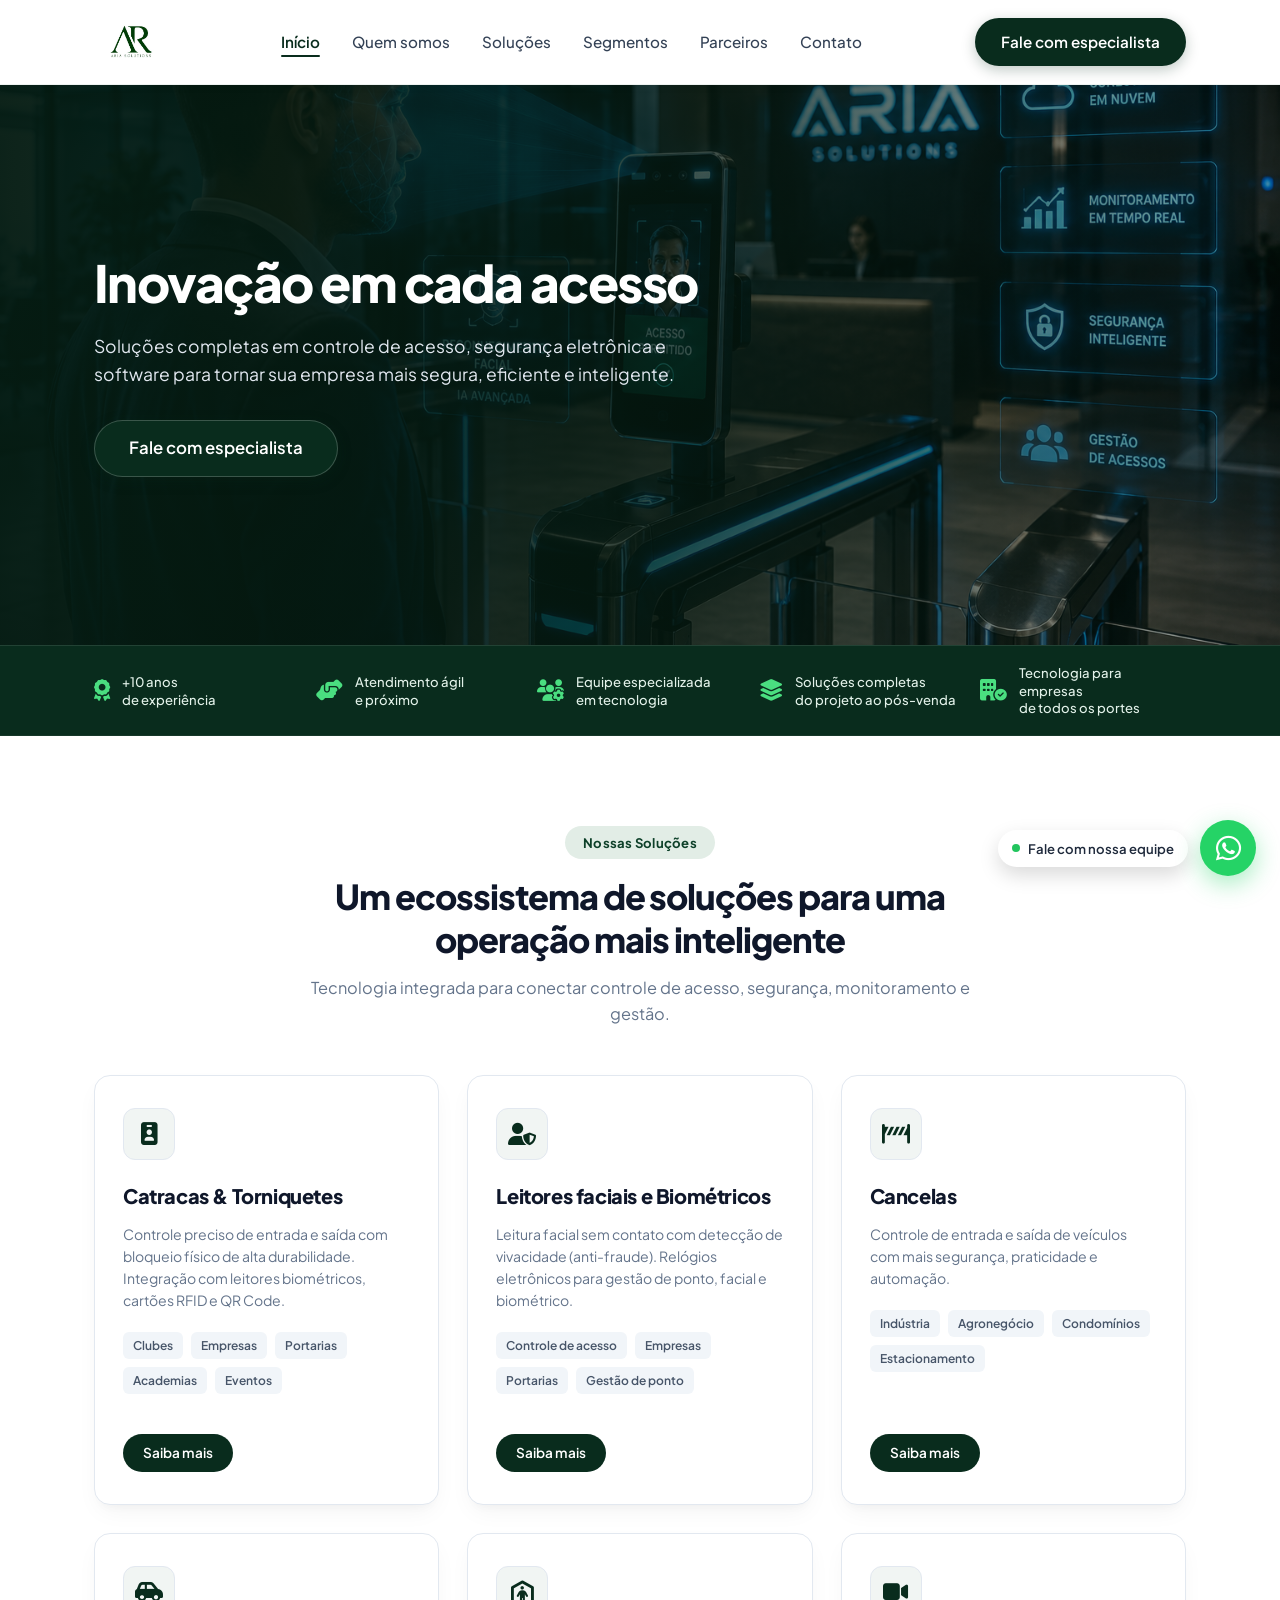
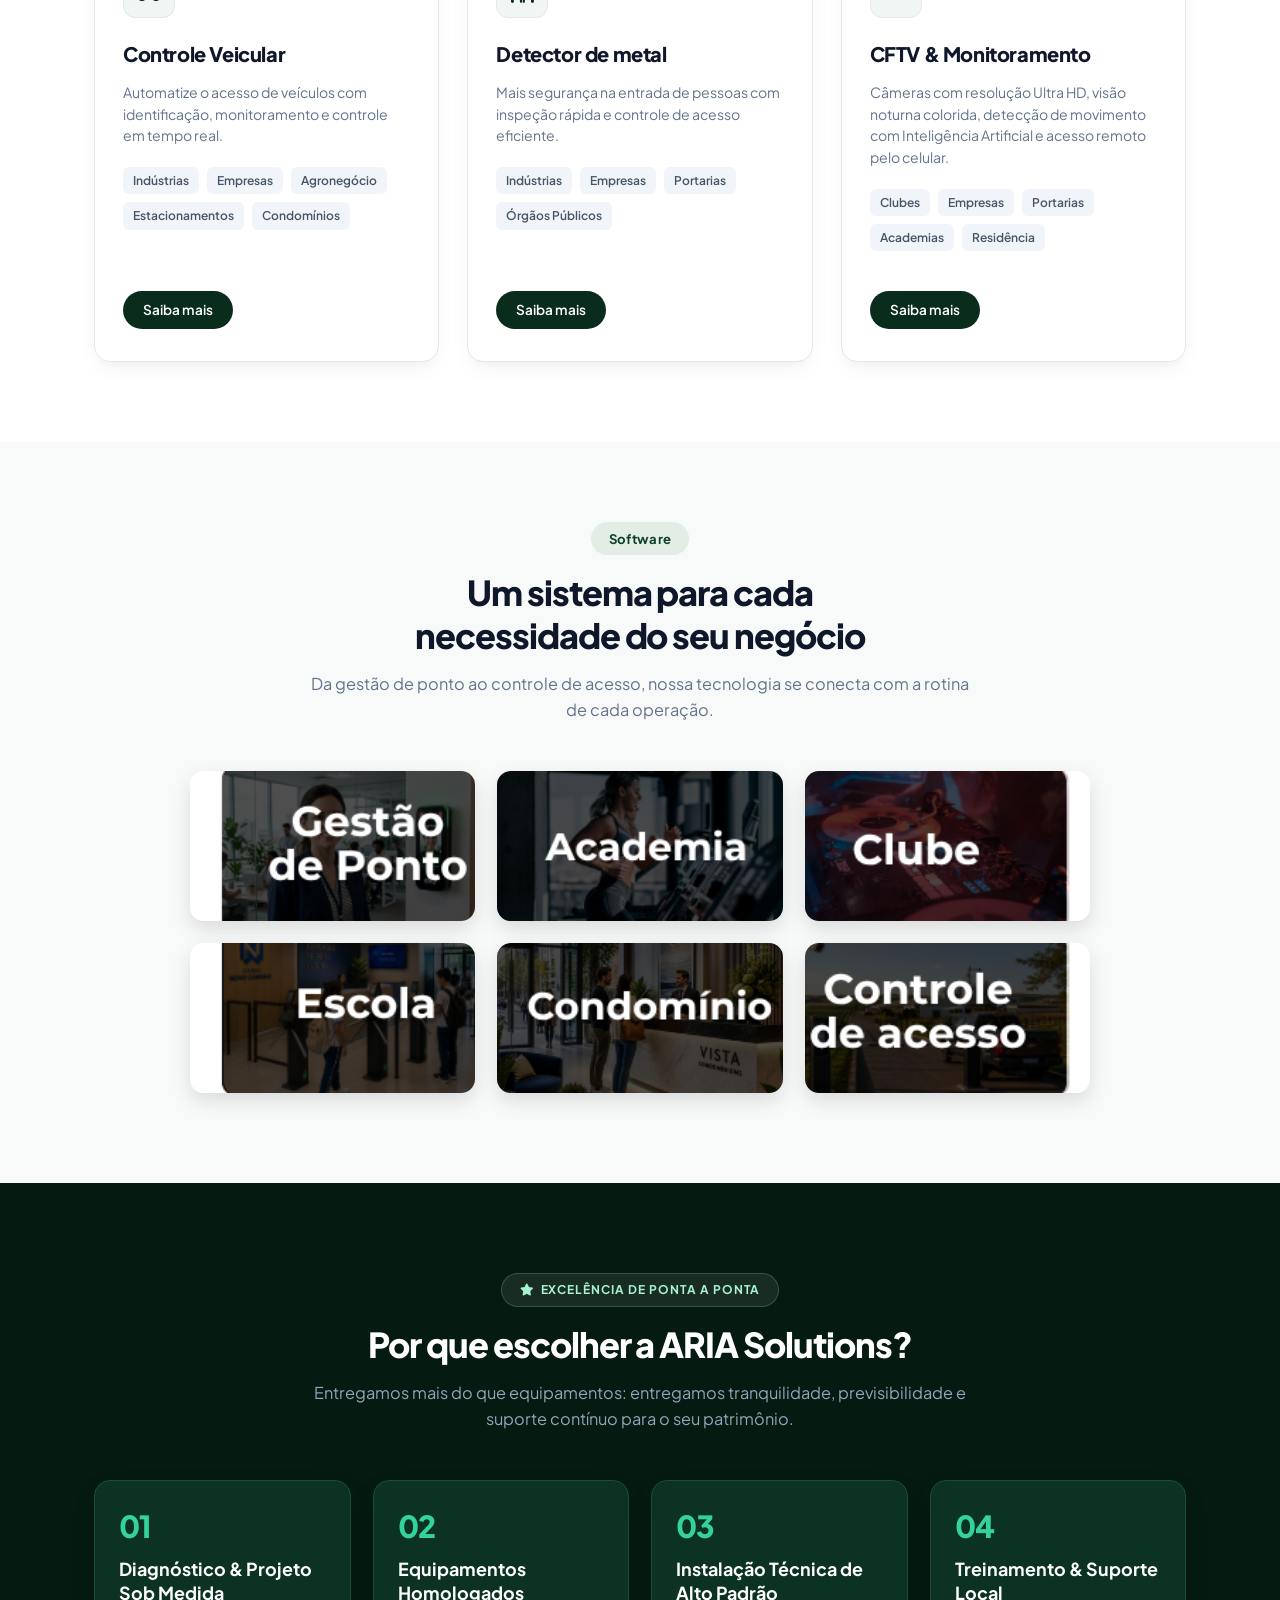
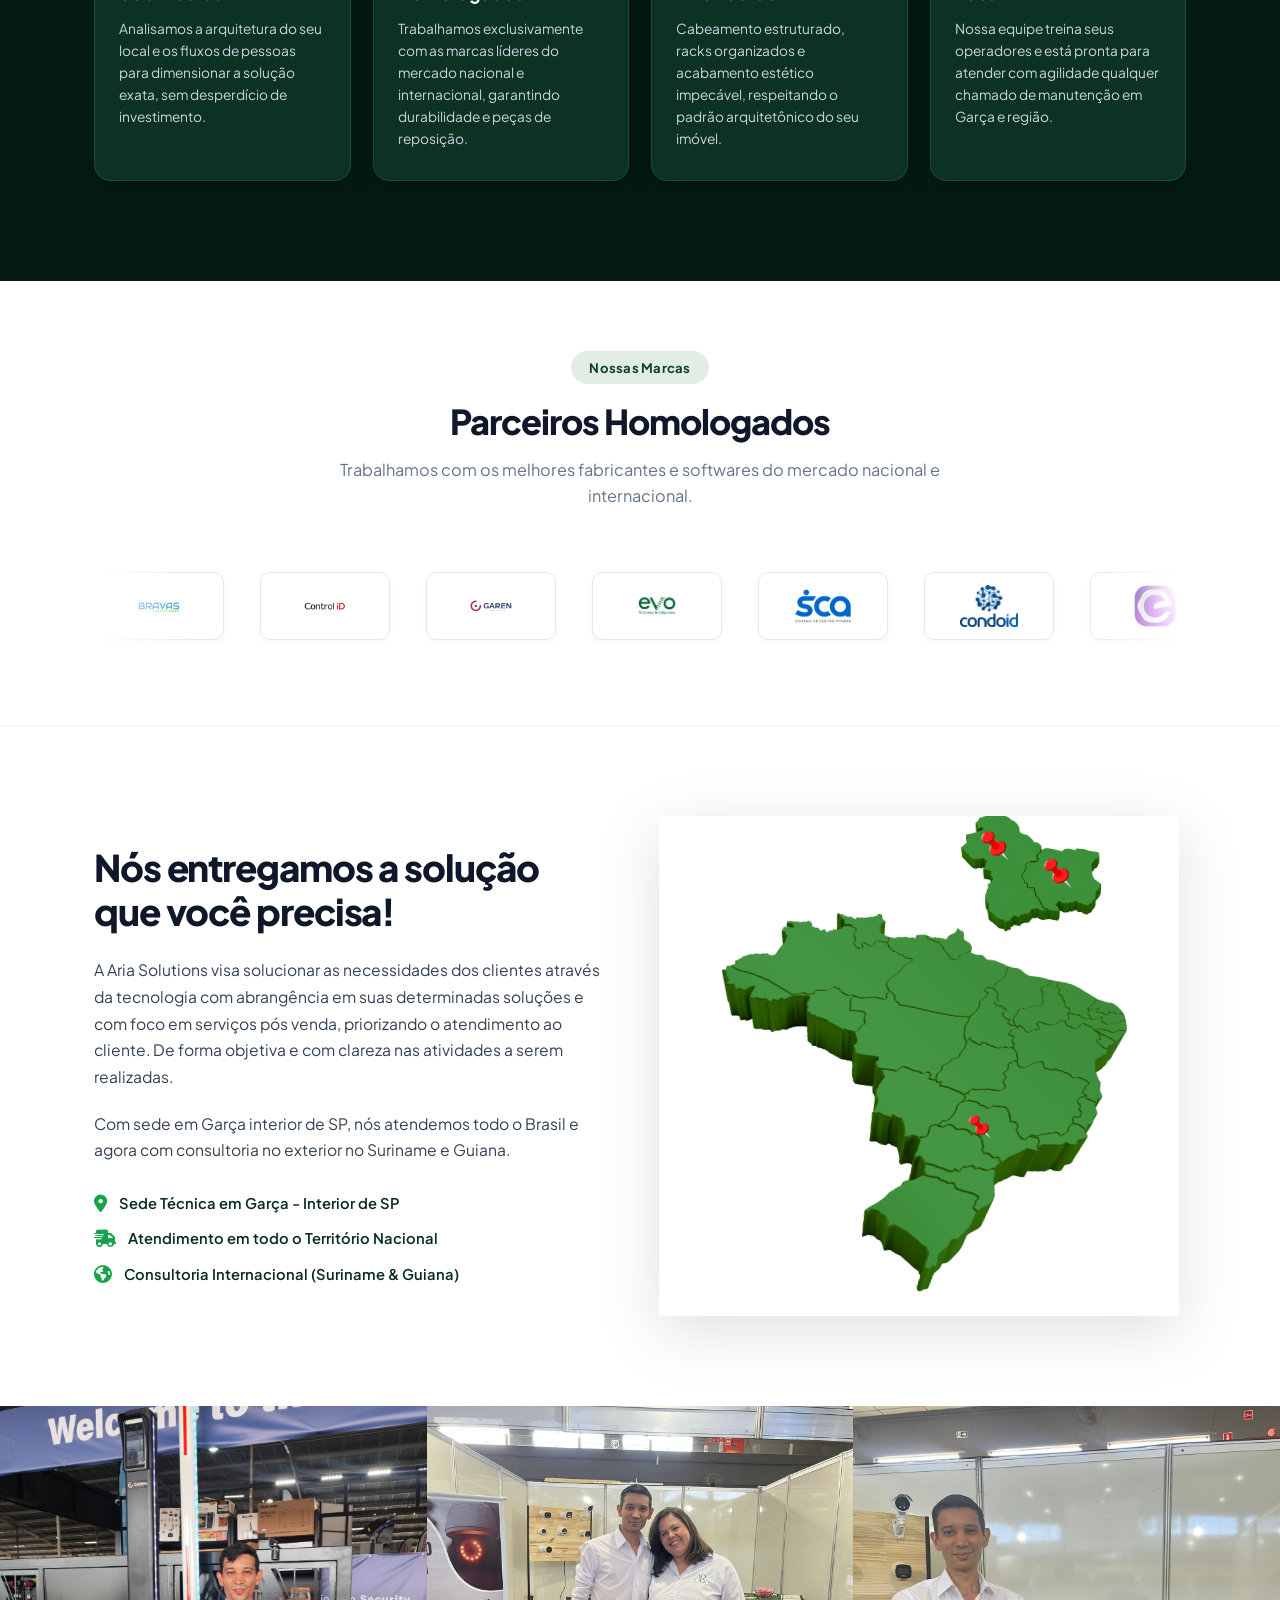
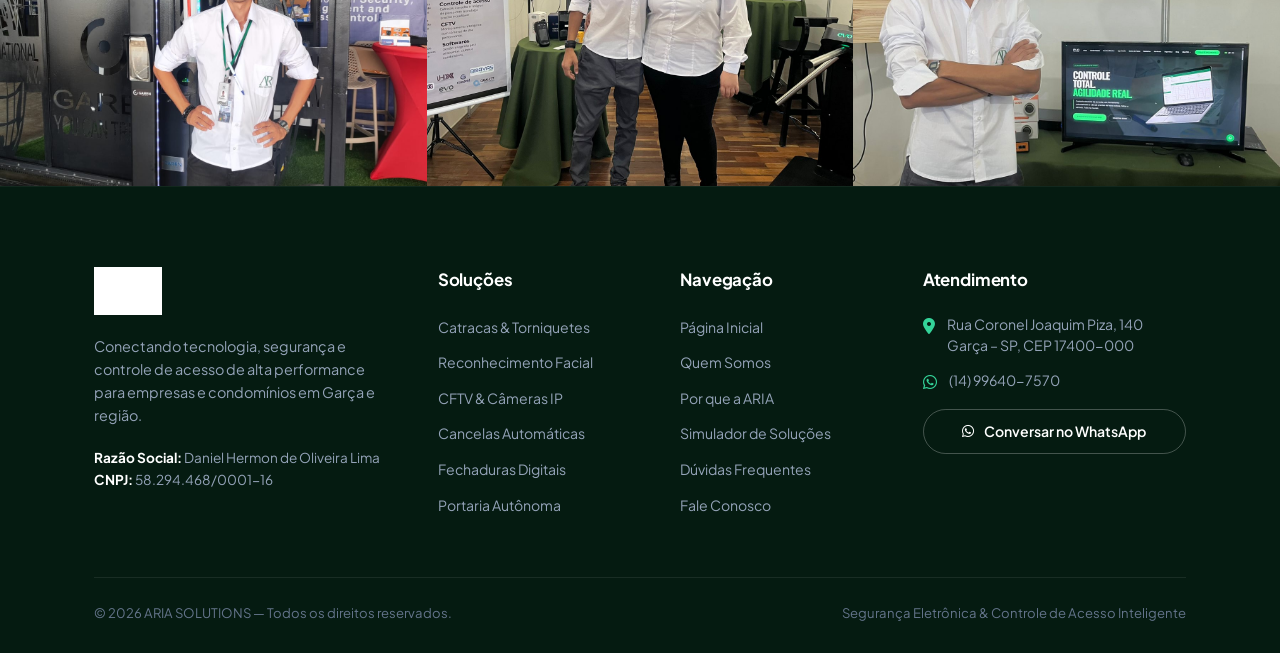
==== commit 5f4d7814: "style(home): centralizar titulos da secao de parceiros e exibir logos do carrossel em cores completa" ====
--- a/home/index.html
+++ b/home/index.html
@@ -298,10 +298,12 @@
 
   <!-- ================= 7. PARCEIROS (CARROSSEL DE MARCAS) ================= -->
   <section class="partners-section" id="parceiros">
-    <div class="container text-center">
-      <div class="badge-pill">Nossas marcas</div>
-      <h2 class="section-title">Parceiros Homologados</h2>
-      <p class="section-subtitle" style="margin-bottom: 36px;">Trabalhamos com os melhores fabricantes e softwares do mercado nacional e internacional.</p>
+    <div class="container">
+      <div class="section-header text-center">
+        <div class="badge-pill">Nossas marcas</div>
+        <h2 class="section-title">Parceiros Homologados</h2>
+        <p class="section-subtitle">Trabalhamos com os melhores fabricantes e softwares do mercado nacional e internacional.</p>
+      </div>
       
       <div class="partners-carousel">
         <div class="partners-track">
--- a/home/home.css
+++ b/home/home.css
@@ -134,8 +134,9 @@
   margin-bottom: 48px;
 }
 
-.section-header.text-center {
-  text-align: center;
+.section-header.text-center,
+.text-center {
+  text-align: center !important;
 }
 
 .section-title {
@@ -629,23 +630,24 @@
 }
 
 .partner-item img {
-  max-height: 40px;
-  max-width: 120px;
+  max-height: 42px;
+  max-width: 125px;
   width: auto;
   height: auto;
   object-fit: contain;
-  filter: grayscale(100%) opacity(0.6);
+  filter: none;
+  opacity: 1;
   transition: var(--transition);
 }
 
 .partner-item:hover {
-  transform: translateY(-2px);
-  border-color: #cbd5e1;
+  transform: translateY(-3px);
+  border-color: var(--accent);
   box-shadow: 0 6px 16px rgba(9, 44, 29, 0.08);
 }
 
 .partner-item:hover img {
-  filter: grayscale(0%) opacity(1);
+  transform: scale(1.05);
 }
 
 @keyframes scrollLogos {
